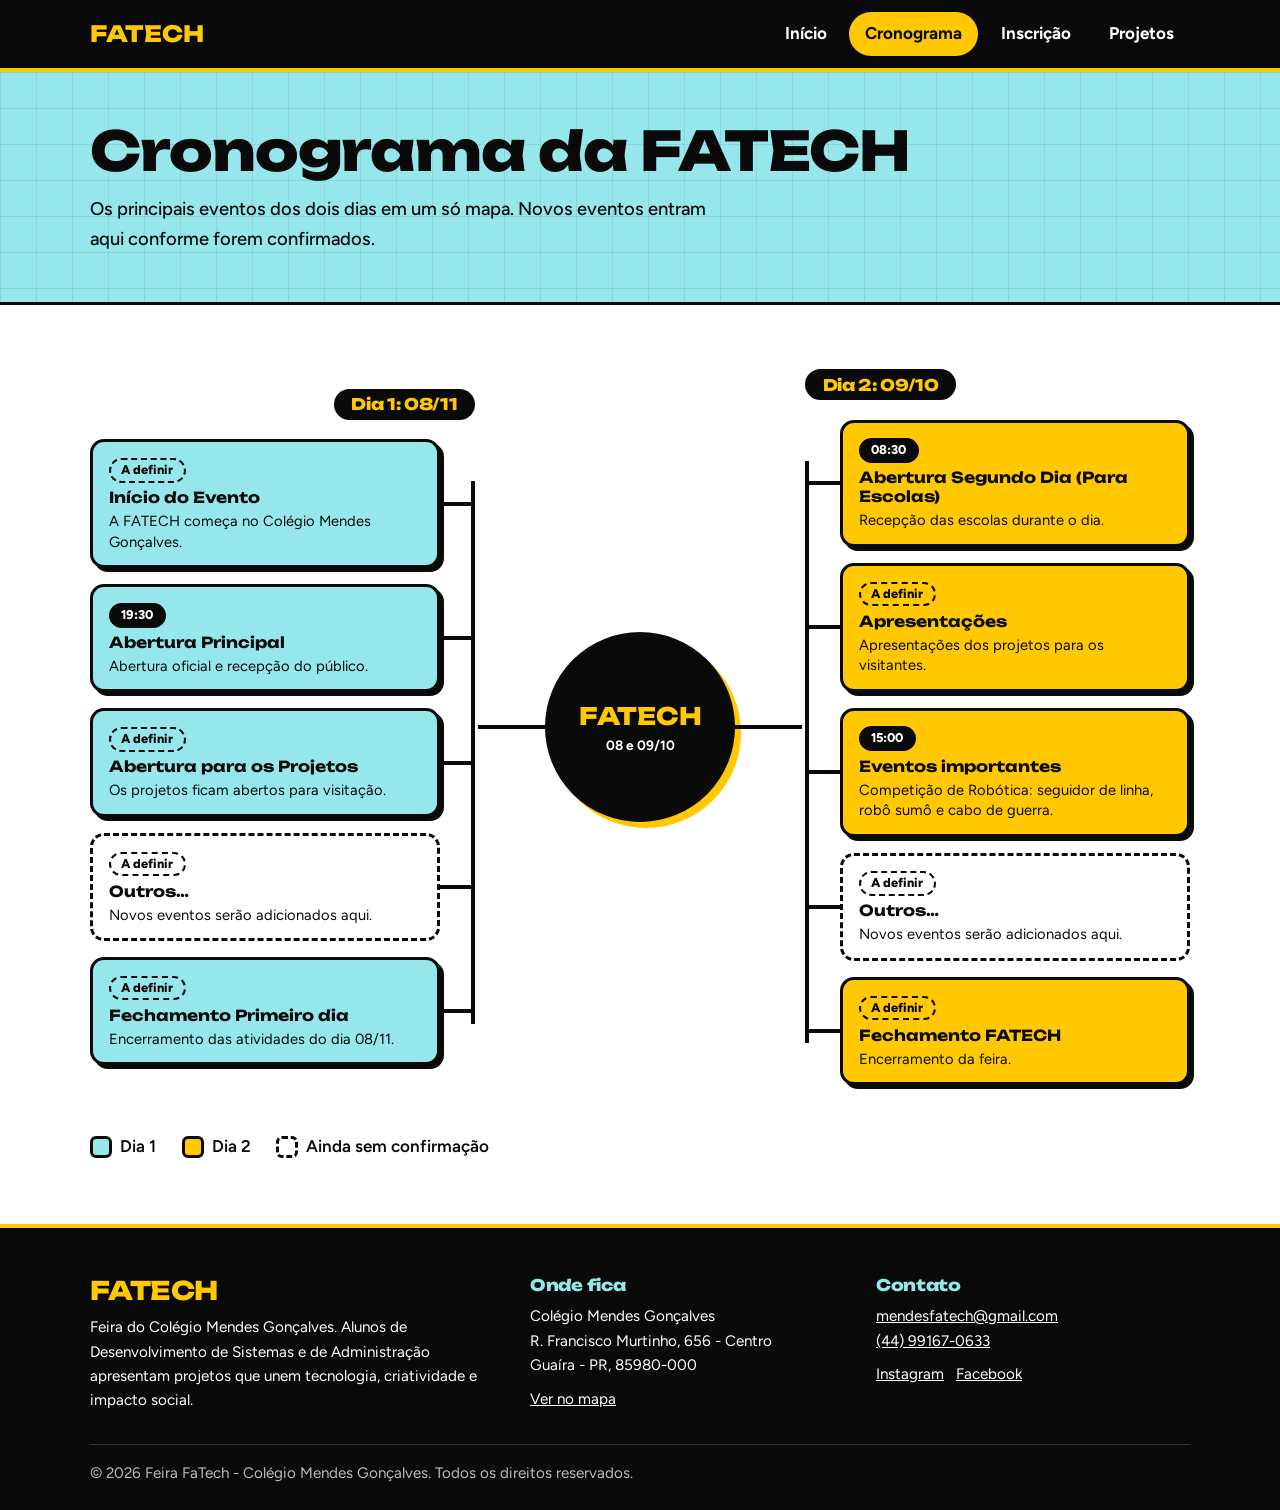
==== cronograma.html @ 77bffffa "Add files via upload" ====
<!DOCTYPE html>
<html lang="pt-BR">
<head>
  <meta charset="UTF-8">
  <meta name="viewport" content="width=device-width, initial-scale=1">
  <title>Cronograma | FATECH</title>
  <meta name="description" content="Mapa com os principais eventos da FATECH nos dias 06 e 07 de novembro.">
  <link rel="icon" href="data:image/svg+xml,<svg xmlns=%22http://www.w3.org/2000/svg%22 viewBox=%220 0 100 100%22><text y=%22.9em%22 font-size=%2290%22>🤖</text></svg>">
  <link rel="preconnect" href="https://fonts.googleapis.com">
  <link rel="preconnect" href="https://fonts.gstatic.com" crossorigin>
  <link href="https://fonts.googleapis.com/css2?family=Figtree:wght@400;500;700;800&family=Unbounded:wght@500;700;800&display=swap" rel="stylesheet">
  <link rel="stylesheet" href="css/style.css">
</head>
<body>
  <a class="pular" href="#conteudo">Pular para o conteúdo</a>

  <header class="site-header">
    <div class="container header-inner">
      <a class="logo" href="index.html">
        <img src="https://fatechmendes.com/assets/img/navbar-logo.png" alt="FATECH" onerror="this.replaceWith(document.createTextNode('FATECH'))">
      </a>
      <button class="menu-btn" type="button" aria-expanded="false" aria-controls="menu">Menu</button>
      <nav class="nav" id="menu" aria-label="Principal">
        <ul>
          <li><a href="index.html">Início</a></li>
          <li><a href="cronograma.html" aria-current="page">Cronograma</a></li>
          <li><a href="inscricao.html">Inscrição</a></li>
          <li><a href="projetos.html">Projetos</a></li>
        </ul>
      </nav>
    </div>
  </header>

  <main id="conteudo">
    <section class="pagina-topo">
      <div class="container">
        <h1>Cronograma da FATECH</h1>
        <p>Os principais eventos dos dois dias em um só mapa. Novos eventos entram aqui conforme forem confirmados.</p>
      </div>
    </section>

    <section class="secao">
      <div class="container">

        <!--
          COMO ADICIONAR UM EVENTO:
          copie um bloco <li class="no"> ... </li> dentro do dia certo e troque os textos.
          Use class="no pendente" para eventos ainda sem confirmação (borda tracejada).
        -->
        <div class="mapa">

          <div class="ramo ramo-esq">
            <h2 class="dia">Dia 1: 08/11</h2>
            <ul class="nos">
              <li class="no">
                <span class="hora hora-vazia">A definir</span>
                <strong>Início do Evento</strong>
                <p>A FATECH começa no Colégio Mendes Gonçalves.</p>
              </li>
              <li class="no">
                <span class="hora">19:30</span>
                <strong>Abertura Principal</strong>
                <p>Abertura oficial e recepção do público.</p>
              </li>
              <li class="no">
                <span class="hora hora-vazia">A definir</span>
                <strong>Abertura para os Projetos</strong>
                <p>Os projetos ficam abertos para visitação.</p>
              </li>
              <li class="no pendente">
                <span class="hora hora-vazia">A definir</span>
                <strong>Outros…</strong>
                <p>Novos eventos serão adicionados aqui.</p>
              </li>
              <li class="no">
                <span class="hora hora-vazia">A definir</span>
                <strong>Fechamento Primeiro dia</strong>
                <p>Encerramento das atividades do dia 08/11.</p>
              </li>
            </ul>
          </div>

          <div class="mapa-centro">
            FATECH
            <small>08 e 09/10</small>
          </div>

          <div class="ramo ramo-dir">
            <h2 class="dia">Dia 2: 09/10</h2>
            <ul class="nos">
              <li class="no">
                <span class="hora">08:30</span>
                <strong>Abertura Segundo Dia (Para Escolas)</strong>
                <p>Recepção das escolas durante o dia.</p>
              </li>
              <li class="no">
                <span class="hora hora-vazia">A definir</span>
                <strong>Apresentações</strong>
                <p>Apresentações dos projetos para os visitantes.</p>
              </li>
              <li class="no">
                <span class="hora">15:00</span>
                <strong>Eventos importantes</strong>
                <p>Competição de Robótica: seguidor de linha, robô sumô e cabo de guerra.</p>
              </li>
              <li class="no pendente">
                <span class="hora hora-vazia">A definir</span>
                <strong>Outros…</strong>
                <p>Novos eventos serão adicionados aqui.</p>
              </li>
              <li class="no">
                <span class="hora hora-vazia">A definir</span>
                <strong>Fechamento FATECH</strong>
                <p>Encerramento da feira.</p>
              </li>
            </ul>
          </div>

        </div>

        <div class="legenda">
          <span><i></i> Dia 1</span>
          <span><i class="l-dia2"></i> Dia 2</span>
          <span><i class="l-pend"></i> Ainda sem confirmação</span>
        </div>
      </div>
    </section>
  </main>

  <footer class="site-footer">
    <div class="container footer-grid">
      <div>
        <h2>FATECH</h2>
        <p>Feira do Colégio Mendes Gonçalves. Alunos de Desenvolvimento de Sistemas e de Administração apresentam projetos que unem tecnologia, criatividade e impacto social.</p>
      </div>
      <div>
        <h3>Onde fica</h3>
        <p>Colégio Mendes Gonçalves<br>R. Francisco Murtinho, 656 - Centro<br>Guaíra - PR, 85980-000</p>
        <p><a href="https://www.google.com/maps/search/?api=1&query=Col%C3%A9gio+Mendes+Gon%C3%A7alves+Gua%C3%ADra+PR" target="_blank" rel="noopener">Ver no mapa</a></p>
      </div>
      <div>
        <h3>Contato</h3>
        <p><a href="mailto:mendesfatech@gmail.com">mendesfatech@gmail.com</a><br><a href="tel:+5544991670633">(44) 99167-0633</a></p>
        <p><a href="https://www.instagram.com/fatechmendes/" target="_blank" rel="noopener">Instagram</a> &nbsp; <a href="https://www.facebook.com/mendes.goncalves.520/" target="_blank" rel="noopener">Facebook</a></p>
      </div>
    </div>
    <div class="container">
      <p class="copy">&copy; <span id="ano">2026</span> Feira FaTech - Colégio Mendes Gonçalves. Todos os direitos reservados.</p>
    </div>
  </footer>

  <script src="js/dados.js"></script>
  <script src="js/script.js"></script>
</body>
</html>
---- css/style.css ----
/* =========================================================
   FATECH - style.css
   Cores do projeto: ciano #96E7EB, preto #0A0A0A, laranja #FFC800
   ========================================================= */

:root {
  --ciano: #96E7EB;
  --preto: #0A0A0A;
  --laranja: #FFC800;
  --branco: #FFFFFF;
  --ciano-claro: #E6F9FA;
  --borda: 3px solid var(--preto);
  --sombra: 6px 6px 0 var(--preto);
  --fonte-titulo: 'Unbounded', 'Arial Black', system-ui, sans-serif;
  --fonte-texto: 'Figtree', system-ui, -apple-system, 'Segoe UI', sans-serif;
}

/* ---------- Base ---------- */
*, *::before, *::after { box-sizing: border-box; }
body, h1, h2, h3, p, ul, dl, dd { margin: 0; }
ul { padding: 0; }
html { scroll-behavior: smooth; }

body {
  font-family: var(--fonte-texto);
  font-size: 1.0625rem;
  line-height: 1.6;
  color: var(--preto);
  background: var(--branco);
}

img { max-width: 100%; display: block; }
a { color: inherit; }
[hidden] { display: none !important; }

h1, h2, h3 {
  font-family: var(--fonte-titulo);
  font-weight: 800;
  line-height: 1.15;
  letter-spacing: -0.02em;
}
h1 { font-size: clamp(2rem, 4.6vw, 3.4rem); }
h2 { font-size: clamp(1.5rem, 3.4vw, 2.2rem); }
h3 { font-size: 1.15rem; }

:focus-visible { outline: 3px solid var(--preto); outline-offset: 3px; }

.container { width: min(1100px, 92%); margin-inline: auto; }
.container-estreito { width: min(760px, 92%); margin-inline: auto; }

.secao { padding: 4rem 0; }
.secao-tint {
  background: var(--ciano-claro);
  border-block: var(--borda);
}
.secao-titulo { margin-bottom: 2rem; }
.secao-titulo p { margin-top: .6rem; max-width: 55ch; }

.pular {
  position: absolute;
  left: -999px;
  top: 0;
  background: var(--laranja);
  padding: .6rem 1rem;
  font-weight: 800;
  z-index: 100;
}
.pular:focus { left: 0; }

/* ---------- Botões ---------- */
.btn {
  display: inline-block;
  font-family: var(--fonte-titulo);
  font-weight: 700;
  font-size: .95rem;
  padding: .9rem 1.6rem;
  background: var(--laranja);
  color: var(--preto);
  border: var(--borda);
  border-radius: 14px;
  box-shadow: 5px 5px 0 var(--preto);
  text-decoration: none;
  cursor: pointer;
  transition: transform .1s, box-shadow .1s;
}
.btn:hover { transform: translate(2px, 2px); box-shadow: 3px 3px 0 var(--preto); }
.btn:active { transform: translate(5px, 5px); box-shadow: 0 0 0 var(--preto); }
.btn-ciano { background: var(--ciano); }
.btn-branco { background: var(--branco); }
.btn-pequeno { padding: .6rem 1.1rem; font-size: .85rem; box-shadow: 3px 3px 0 var(--preto); }

/* ---------- Cabeçalho ---------- */
.site-header {
  background: var(--preto);
  border-bottom: 4px solid var(--laranja);
  position: sticky;
  top: 0;
  z-index: 50;
}
.site-header :focus-visible { outline-color: var(--laranja); }

.header-inner {
  display: flex;
  align-items: center;
  justify-content: space-between;
  gap: 1rem;
  min-height: 68px;
}
.logo {
  display: flex;
  align-items: center;
  font-family: var(--fonte-titulo);
  font-weight: 800;
  font-size: 1.4rem;
  color: var(--laranja);
  text-decoration: none;
}
.logo img { height: 40px; width: auto; }

.nav ul { list-style: none; display: flex; gap: .4rem; }
.nav a {
  display: block;
  padding: .5rem 1rem;
  color: var(--branco);
  font-weight: 700;
  text-decoration: none;
  border-radius: 999px;
}
.nav a:hover { background: var(--ciano); color: var(--preto); }
.nav a[aria-current="page"] { background: var(--laranja); color: var(--preto); }

.menu-btn {
  display: none;
  font: inherit;
  font-weight: 700;
  color: var(--branco);
  background: transparent;
  border: 2px solid var(--laranja);
  border-radius: 10px;
  padding: .4rem 1rem;
  cursor: pointer;
}

@media (max-width: 760px) {
  .menu-btn { display: block; }
  .nav {
    display: none;
    position: absolute;
    top: calc(100% + 4px);
    left: 0;
    right: 0;
    background: var(--preto);
    padding: .5rem 4% 1rem;
    border-bottom: 4px solid var(--laranja);
  }
  .nav.open { display: block; }
  .nav ul { flex-direction: column; }
}

/* ---------- Topo das páginas (fundo ciano quadriculado) ---------- */
.hero,
.pagina-topo {
  background-color: var(--ciano);
  background-image:
    linear-gradient(rgba(10, 10, 10, .08) 1px, transparent 1px),
    linear-gradient(90deg, rgba(10, 10, 10, .08) 1px, transparent 1px);
  background-size: 36px 36px;
  border-bottom: var(--borda);
}
.pagina-topo { padding: 3rem 0; }
.pagina-topo p { font-size: 1.15rem; font-weight: 500; max-width: 52ch; margin-top: .8rem; }

/* ---------- Página inicial: hero ---------- */
.hero { padding: 4rem 0 4.5rem; }
.hero-grid {
  display: grid;
  grid-template-columns: 1.1fr .9fr;
  gap: 3rem;
  align-items: center;
}
.hero .lead {
  font-size: 1.25rem;
  font-weight: 500;
  max-width: 32ch;
  margin: 1.2rem 0 1.8rem;
}
.data-selo {
  display: inline-block;
  background: var(--laranja);
  border: var(--borda);
  border-radius: 12px;
  padding: .5rem 1.1rem;
  font-family: var(--fonte-titulo);
  font-weight: 800;
  font-size: 1.15rem;
  transform: rotate(-2deg);
  box-shadow: 4px 4px 0 var(--preto);
}

.painel-contagem {
  background: var(--branco);
  border: var(--borda);
  border-radius: 22px;
  box-shadow: 8px 8px 0 var(--preto);
  padding: 1.5rem;
  text-align: center;
}
.painel-contagem > p { font-weight: 700; margin-bottom: 1rem; }

.contagem {
  display: grid;
  grid-template-columns: repeat(4, 1fr);
  gap: .6rem;
  margin-bottom: 1.6rem;
}
.tile { background: var(--preto); border-radius: 12px; padding: .8rem .2rem; }
.tile .num {
  display: block;
  font-family: var(--fonte-titulo);
  font-weight: 800;
  font-size: clamp(1.4rem, 3.6vw, 2rem);
  line-height: 1.1;
  color: var(--laranja);
  font-variant-numeric: tabular-nums;
}
.tile .rot { display: block; color: var(--ciano); font-size: .8rem; font-weight: 700; }

@media (max-width: 860px) {
  .hero-grid { grid-template-columns: 1fr; }
}

/* ---------- Introdução ---------- */
.intro-grid {
  display: grid;
  grid-template-columns: 1.2fr .8fr;
  gap: 3rem;
  align-items: start;
}
.intro-grid h2 { margin-bottom: 1.2rem; }
.intro-grid p + p { margin-top: 1rem; }

.horarios {
  background: var(--laranja);
  border: var(--borda);
  border-radius: 20px;
  box-shadow: var(--sombra);
  padding: 1.5rem;
}
.horarios h3 { margin-bottom: 1rem; }
.horarios dl { display: grid; grid-template-columns: auto 1fr; gap: .6rem 1rem; }
.horarios dt { font-weight: 800; }
.horarios ul { padding-left: 1.2rem; margin-top: .3rem; }
.horarios .local { margin-top: 1.2rem; padding-top: 1rem; border-top: 2px solid var(--preto); font-size: .95rem; }

@media (max-width: 860px) {
  .intro-grid { grid-template-columns: 1fr; gap: 2rem; }
}

/* ---------- Imagem / placeholder de projeto ---------- */
.proj-img { width: 100%; height: 100%; object-fit: cover; }
.proj-img-vazia {
  background: var(--preto);
  color: var(--laranja);
  display: flex;
  align-items: center;
  justify-content: center;
  text-align: center;
  padding: 1rem;
  font-family: var(--fonte-titulo);
  font-weight: 700;
  font-size: 1rem;
}
.tema {
  display: inline-block;
  background: var(--laranja);
  border: 2px solid var(--preto);
  border-radius: 999px;
  padding: .15rem .9rem;
  font-weight: 800;
  font-size: .9rem;
}

/* ---------- Carrossel ---------- */
.carrossel {
  background: var(--branco);
  border: var(--borda);
  border-radius: 20px;
  box-shadow: 8px 8px 0 var(--preto);
  overflow: hidden;
}
.carrossel-janela { overflow: hidden; }
.pista { display: flex; transition: transform .5s ease; }

.slide { min-width: 100%; display: grid; grid-template-columns: 1fr 1fr; }
.slide .proj-img { border-right: var(--borda); min-height: 280px; }
.slide-info {
  padding: 2rem;
  display: flex;
  flex-direction: column;
  align-items: flex-start;
  justify-content: center;
  gap: .8rem;
}

.carrossel-controles {
  display: flex;
  align-items: center;
  justify-content: space-between;
  gap: 1rem;
  padding: .8rem 1rem;
  background: var(--laranja);
  border-top: var(--borda);
}
.seta {
  width: 44px;
  height: 44px;
  border-radius: 50%;
  border: var(--borda);
  background: var(--branco);
  font-size: 1.4rem;
  font-weight: 800;
  line-height: 1;
  cursor: pointer;
}
.seta:hover { background: var(--ciano); }
.pontos { display: flex; gap: .6rem; }
.ponto {
  width: 18px;
  height: 18px;
  padding: 0;
  border-radius: 50%;
  border: 3px solid var(--preto);
  background: var(--branco);
  cursor: pointer;
}
.ponto[aria-current="true"] { background: var(--preto); }

@media (max-width: 760px) {
  .slide { grid-template-columns: 1fr; }
  .slide .proj-img { border-right: 0; border-bottom: var(--borda); min-height: 200px; }
  .slide-info { padding: 1.4rem; }
}

/* ---------- Alunos responsáveis ---------- */
.grade-alunos {
  display: grid;
  grid-template-columns: repeat(auto-fit, minmax(230px, 1fr));
  gap: 1.5rem;
}
.aluno {
  background: var(--branco);
  border: var(--borda);
  border-radius: 20px;
  box-shadow: var(--sombra);
  padding: 1.5rem;
}
.avatar {
  width: 64px;
  height: 64px;
  border-radius: 50%;
  background: var(--ciano);
  border: var(--borda);
  display: flex;
  align-items: center;
  justify-content: center;
  font-family: var(--fonte-titulo);
  font-weight: 800;
  margin-bottom: 1rem;
}
.aluno h3 { font-size: 1rem; margin-bottom: .5rem; }
.aluno p { font-size: .95rem; }
.aluno-prof { background: var(--preto); color: var(--branco); }
.aluno-prof .avatar { background: var(--laranja); color: var(--preto); }
.aluno-prof .cargo { color: var(--laranja); font-weight: 800; }

/* ---------- Cronograma: mapa mental ---------- */
.mapa {
  display: grid;
  grid-template-columns: 1fr auto 1fr;
  gap: 70px;
  align-items: center;
}
.mapa-centro {
  position: relative;
  width: 190px;
  height: 190px;
  border-radius: 50%;
  background: var(--preto);
  color: var(--laranja);
  border: var(--borda);
  box-shadow: 6px 6px 0 var(--laranja);
  display: flex;
  flex-direction: column;
  align-items: center;
  justify-content: center;
  text-align: center;
  font-family: var(--fonte-titulo);
  font-weight: 800;
  font-size: 1.5rem;
}
.mapa-centro small {
  font-family: var(--fonte-texto);
  font-size: .85rem;
  font-weight: 700;
  color: var(--branco);
}
.mapa-centro::before,
.mapa-centro::after {
  content: "";
  position: absolute;
  top: 50%;
  width: 70px;
  height: 4px;
  background: var(--preto);
  transform: translateY(-50%);
}
.mapa-centro::before { right: 100%; }
.mapa-centro::after { left: 100%; }

.dia {
  display: block;
  width: fit-content;
  background: var(--preto);
  color: var(--laranja);
  border-radius: 999px;
  padding: .4rem 1.1rem;
  font-size: 1rem;
  margin-bottom: 1.2rem;
}
.ramo-esq .dia { margin-left: auto; }

.nos {
  list-style: none;
  position: relative;
  display: flex;
  flex-direction: column;
  gap: 1rem;
}
.nos::before {
  content: "";
  position: absolute;
  top: 2.6rem;
  bottom: 2.6rem;
  width: 4px;
  background: var(--preto);
}
.ramo-esq .nos { padding-right: 35px; }
.ramo-esq .nos::before { right: 0; }
.ramo-dir .nos { padding-left: 35px; }
.ramo-dir .nos::before { left: 0; }

.no {
  position: relative;
  min-height: 5.2rem;
  padding: .8rem 1rem;
  background: var(--ciano);
  border: var(--borda);
  border-radius: 14px;
  box-shadow: 4px 4px 0 var(--preto);
}
.ramo-dir .no { background: var(--laranja); }
.no::after {
  content: "";
  position: absolute;
  top: 50%;
  width: 35px;
  height: 4px;
  background: var(--preto);
  transform: translateY(-50%);
}
.ramo-esq .no::after { left: 100%; }
.ramo-dir .no::after { right: 100%; }

.no strong { display: block; font-family: var(--fonte-titulo); font-size: .95rem; line-height: 1.25; }
.no p { font-size: .92rem; line-height: 1.4; margin-top: .25rem; }
.hora {
  display: inline-block;
  background: var(--preto);
  color: var(--branco);
  border: 2px solid var(--preto);
  border-radius: 999px;
  padding: 0 .65rem;
  margin-bottom: .35rem;
  font-size: .8rem;
  font-weight: 800;
}
.hora-vazia { background: transparent; color: var(--preto); border-style: dashed; }
.no.pendente { background: var(--branco); border-style: dashed; box-shadow: none; }

.legenda { display: flex; flex-wrap: wrap; gap: .8rem 1.6rem; margin-top: 3rem; font-weight: 600; }
.legenda span { display: inline-flex; align-items: center; gap: .5rem; }
.legenda i {
  display: inline-block;
  width: 22px;
  height: 22px;
  border: var(--borda);
  border-radius: 6px;
  background: var(--ciano);
}
.legenda .l-dia2 { background: var(--laranja); }
.legenda .l-pend { background: var(--branco); border-style: dashed; }

@media (max-width: 820px) {
  .mapa { grid-template-columns: 1fr; gap: 2.5rem; justify-items: center; }
  .mapa-centro { order: -1; }
  .mapa-centro::before, .mapa-centro::after { display: none; }
  .ramo { width: 100%; }
  .ramo-esq .dia { margin-left: 0; }
  .ramo-esq .nos, .ramo-dir .nos { padding: 0 0 0 35px; }
  .ramo-esq .nos::before, .ramo-dir .nos::before { left: 0; right: auto; }
  .ramo-esq .no::after, .ramo-dir .no::after { left: -35px; right: auto; }
}

/* ---------- Inscrição ---------- */
.abas { display: flex; flex-wrap: wrap; gap: .8rem; margin-bottom: 1.6rem; }
.aba {
  font-family: var(--fonte-titulo);
  font-weight: 700;
  font-size: .95rem;
  padding: .8rem 1.4rem;
  background: var(--branco);
  color: var(--preto);
  border: var(--borda);
  border-radius: 14px;
  box-shadow: 4px 4px 0 var(--preto);
  cursor: pointer;
}
.aba:hover { background: var(--ciano); }
.aba[aria-pressed="true"] { background: var(--laranja); }

.painel {
  background: var(--branco);
  border: var(--borda);
  border-radius: 20px;
  box-shadow: 8px 8px 0 var(--preto);
  padding: 2rem;
}
.painel h2 { font-size: 1.4rem; margin-bottom: .6rem; }
.painel > p,
.painel form > p { margin-bottom: 1.5rem; }

.form-grid { display: grid; grid-template-columns: 1fr 1fr; gap: 1.2rem; }
.campo-largo { grid-column: 1 / -1; }
label { display: block; font-weight: 800; margin-bottom: .3rem; }
.opcional { font-weight: 500; color: #444; }

input[type="text"], input[type="file"] {
  width: 100%;
  font: inherit;
  padding: .75rem 1rem;
  background: var(--branco);
  border: var(--borda);
  border-radius: 10px;
}
input[type="text"]:focus-visible, input[type="file"]:focus-visible {
  outline: 3px solid var(--preto);
  box-shadow: 4px 4px 0 var(--laranja);
}
input:user-invalid { border-color: #B00020; }
#logo-preview {
  max-height: 110px;
  margin-top: .8rem;
  border: var(--borda);
  border-radius: 10px;
  background: var(--branco);
}
.form-acoes { margin-top: 1.8rem; display: flex; flex-wrap: wrap; gap: 1rem; }

.resumo-lista { display: grid; grid-template-columns: auto 1fr; gap: .5rem 1rem; margin: 1.2rem 0 1.6rem; }
.resumo-lista dt { font-weight: 800; }
.aviso {
  background: var(--ciano-claro);
  border: 2px dashed var(--preto);
  border-radius: 12px;
  padding: .8rem 1rem;
  font-size: .95rem;
  margin-bottom: 1.4rem;
}
.contato-prof { font-family: var(--fonte-titulo); font-weight: 800; font-size: 1.2rem; margin-bottom: 1.2rem; }
.link-regulamento { margin-top: 1.4rem; font-size: .95rem; }

@media (max-width: 640px) {
  .form-grid { grid-template-columns: 1fr; }
  .painel { padding: 1.4rem; }
}

/* ---------- Projetos ---------- */
.grade-proj {
  display: grid;
  grid-template-columns: repeat(auto-fill, minmax(290px, 1fr));
  gap: 2rem;
}
.card-proj {
  display: flex;
  flex-direction: column;
  background: var(--branco);
  border: var(--borda);
  border-radius: 20px;
  box-shadow: var(--sombra);
  overflow: hidden;
}
.card-proj .proj-img { height: auto; aspect-ratio: 16 / 10; border-bottom: var(--borda); }
.card-proj-corpo {
  display: flex;
  flex-direction: column;
  align-items: flex-start;
  gap: .6rem;
  padding: 1.2rem 1.3rem 1.5rem;
}
.card-proj h3 { font-size: 1.1rem; }
.alunos strong { display: block; }

/* ---------- Rodapé ---------- */
.site-footer {
  background: var(--preto);
  color: var(--branco);
  border-top: 4px solid var(--laranja);
  padding: 3rem 0 1.5rem;
}
.site-footer :focus-visible { outline-color: var(--laranja); }
.footer-grid { display: grid; grid-template-columns: 1.3fr 1fr 1fr; gap: 2rem; }
.site-footer h2 { font-size: 1.6rem; color: var(--laranja); margin-bottom: .6rem; }
.site-footer h3 { font-size: 1rem; color: var(--ciano); margin-bottom: .6rem; }
.site-footer p { font-size: .95rem; }
.site-footer p + p { margin-top: .6rem; }
.site-footer a { color: var(--branco); }
.site-footer a:hover { color: var(--laranja); }
.copy {
  border-top: 1px solid #333;
  margin-top: 2rem;
  padding-top: 1rem;
  font-size: .9rem;
  color: #bbb;
}
@media (max-width: 760px) {
  .footer-grid { grid-template-columns: 1fr; }
}

/* ---------- Movimento reduzido ---------- */
@media (prefers-reduced-motion: reduce) {
  * { transition: none !important; scroll-behavior: auto !important; }
}
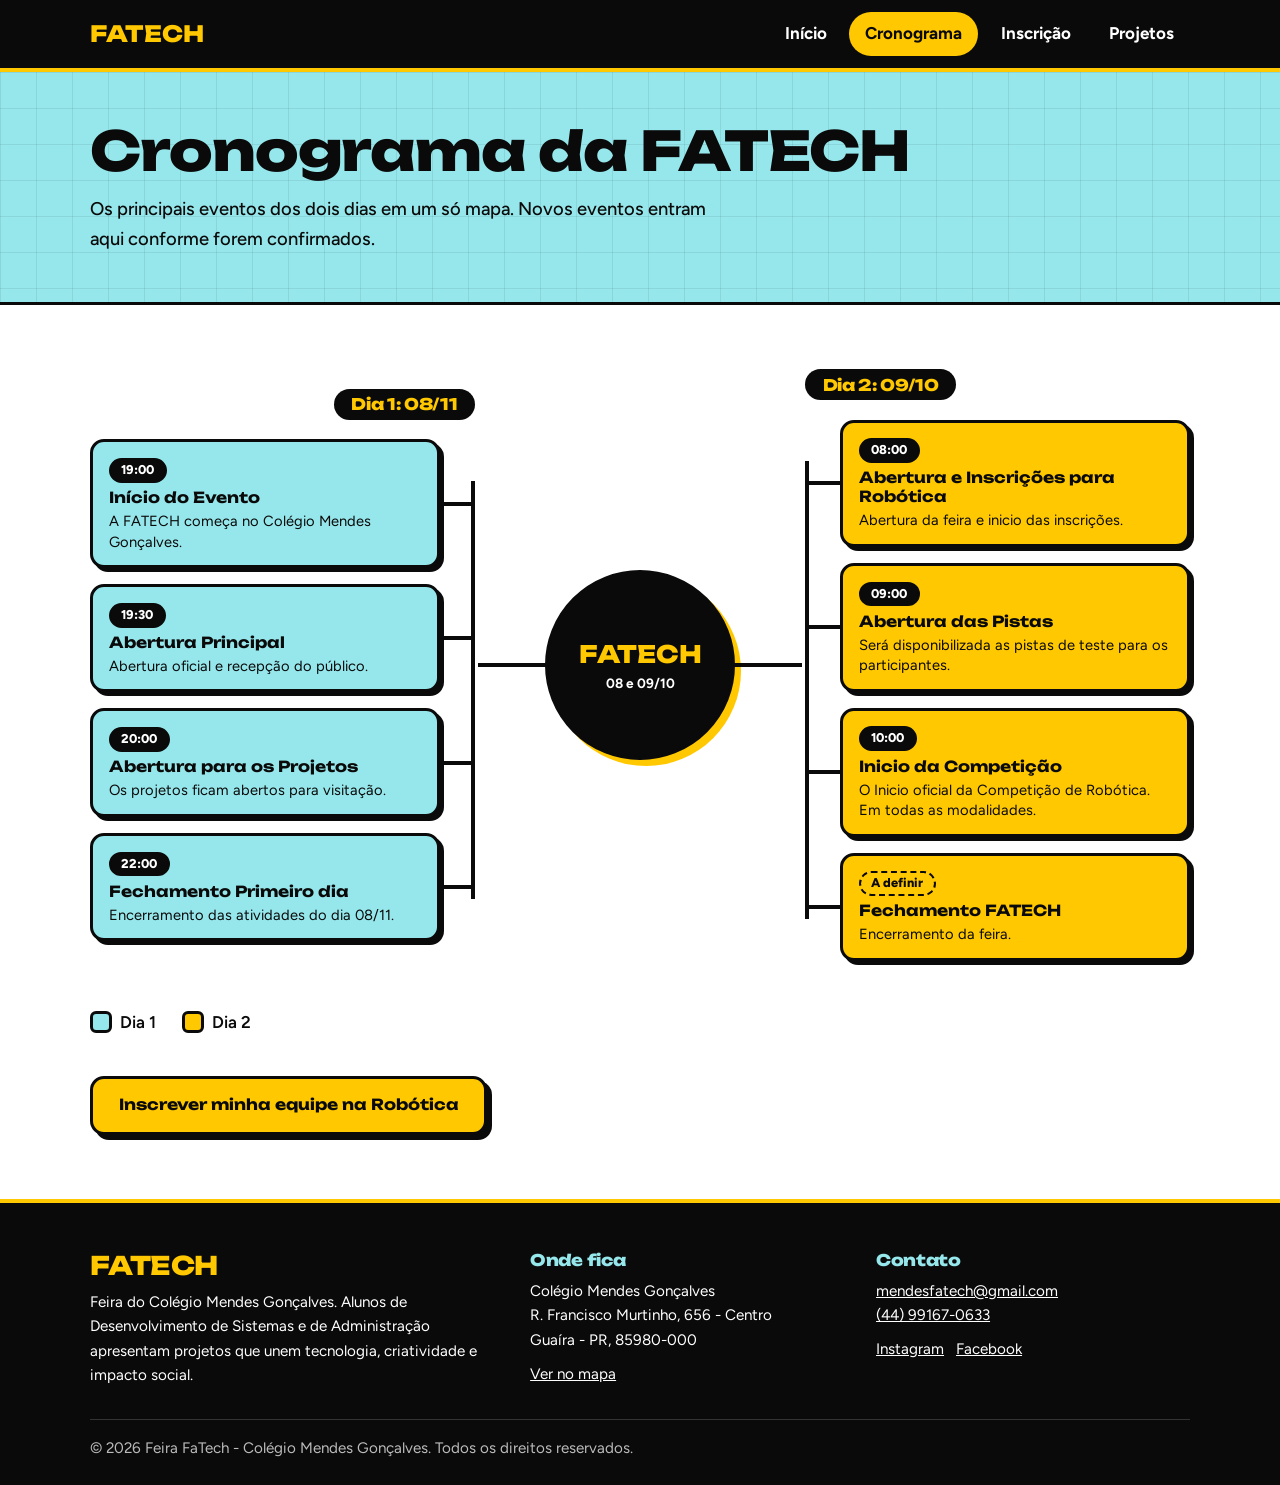
==== commit ab75a104: "Add files via upload" ====
--- a/cronograma.html
+++ b/cronograma.html
@@ -53,7 +53,7 @@
             <h2 class="dia">Dia 1: 08/11</h2>
             <ul class="nos">
               <li class="no">
-                <span class="hora hora-vazia">A definir</span>
+                <span class="hora">19:00</span>
                 <strong>Início do Evento</strong>
                 <p>A FATECH começa no Colégio Mendes Gonçalves.</p>
               </li>
@@ -63,17 +63,12 @@
                 <p>Abertura oficial e recepção do público.</p>
               </li>
               <li class="no">
-                <span class="hora hora-vazia">A definir</span>
+                <span class="hora">20:00</span>
                 <strong>Abertura para os Projetos</strong>
                 <p>Os projetos ficam abertos para visitação.</p>
               </li>
-              <li class="no pendente">
-                <span class="hora hora-vazia">A definir</span>
-                <strong>Outros…</strong>
-                <p>Novos eventos serão adicionados aqui.</p>
-              </li>
               <li class="no">
-                <span class="hora hora-vazia">A definir</span>
+                <span class="hora">22:00</span>
                 <strong>Fechamento Primeiro dia</strong>
                 <p>Encerramento das atividades do dia 08/11.</p>
               </li>
@@ -89,24 +84,19 @@
             <h2 class="dia">Dia 2: 09/10</h2>
             <ul class="nos">
               <li class="no">
-                <span class="hora">08:30</span>
-                <strong>Abertura Segundo Dia (Para Escolas)</strong>
-                <p>Recepção das escolas durante o dia.</p>
+                <span class="hora">08:00</span>
+                <strong>Abertura e Inscrições para Robótica</strong>
+                <p>Abertura da feira e inicio das inscrições.</p>
               </li>
               <li class="no">
-                <span class="hora hora-vazia">A definir</span>
-                <strong>Apresentações</strong>
-                <p>Apresentações dos projetos para os visitantes.</p>
+                <span class="hora">09:00</span>
+                <strong>Abertura das Pistas</strong>
+                <p>Será disponibilizada as pistas de teste para os participantes.</p>
               </li>
               <li class="no">
-                <span class="hora">15:00</span>
-                <strong>Eventos importantes</strong>
-                <p>Competição de Robótica: seguidor de linha, robô sumô e cabo de guerra.</p>
-              </li>
-              <li class="no pendente">
-                <span class="hora hora-vazia">A definir</span>
-                <strong>Outros…</strong>
-                <p>Novos eventos serão adicionados aqui.</p>
+                <span class="hora">10:00</span>
+                <strong>Inicio da Competição</strong>
+                <p>O Inicio oficial da Competição de Robótica. Em todas as modalidades.</p>
               </li>
               <li class="no">
                 <span class="hora hora-vazia">A definir</span>
@@ -121,8 +111,11 @@
         <div class="legenda">
           <span><i></i> Dia 1</span>
           <span><i class="l-dia2"></i> Dia 2</span>
-          <span><i class="l-pend"></i> Ainda sem confirmação</span>
         </div>
+
+        <p style="margin-top:2.5rem">
+          <a class="btn" href="inscricao.html">Inscrever minha equipe na Robótica</a>
+        </p>
       </div>
     </section>
   </main>
--- a/css/style.css
+++ b/css/style.css
@@ -539,6 +539,41 @@
 .painel > p,
 .painel form > p { margin-bottom: 1.5rem; }
 
+.lista-dados-inscricao {
+  list-style: none;
+  display: grid;
+  gap: .8rem;
+  margin: 1rem 0 1.5rem;
+  padding: 0;
+}
+.lista-dados-inscricao li {
+  position: relative;
+  background: var(--ciano-claro);
+  border: 2px solid var(--preto);
+  border-radius: 12px;
+  padding: .8rem 1rem .8rem 2.8rem;
+  box-shadow: 3px 3px 0 var(--preto);
+  font-weight: 700;
+  line-height: 1.4;
+}
+.lista-dados-inscricao li::before {
+  content: "✓";
+  position: absolute;
+  left: .8rem;
+  top: 50%;
+  transform: translateY(-50%);
+  display: inline-flex;
+  align-items: center;
+  justify-content: center;
+  width: 1.4rem;
+  height: 1.4rem;
+  border-radius: 50%;
+  background: var(--laranja);
+  border: 2px solid var(--preto);
+  font-size: .8rem;
+  font-weight: 900;
+}
+
 .form-grid { display: grid; grid-template-columns: 1fr 1fr; gap: 1.2rem; }
 .campo-largo { grid-column: 1 / -1; }
 label { display: block; font-weight: 800; margin-bottom: .3rem; }
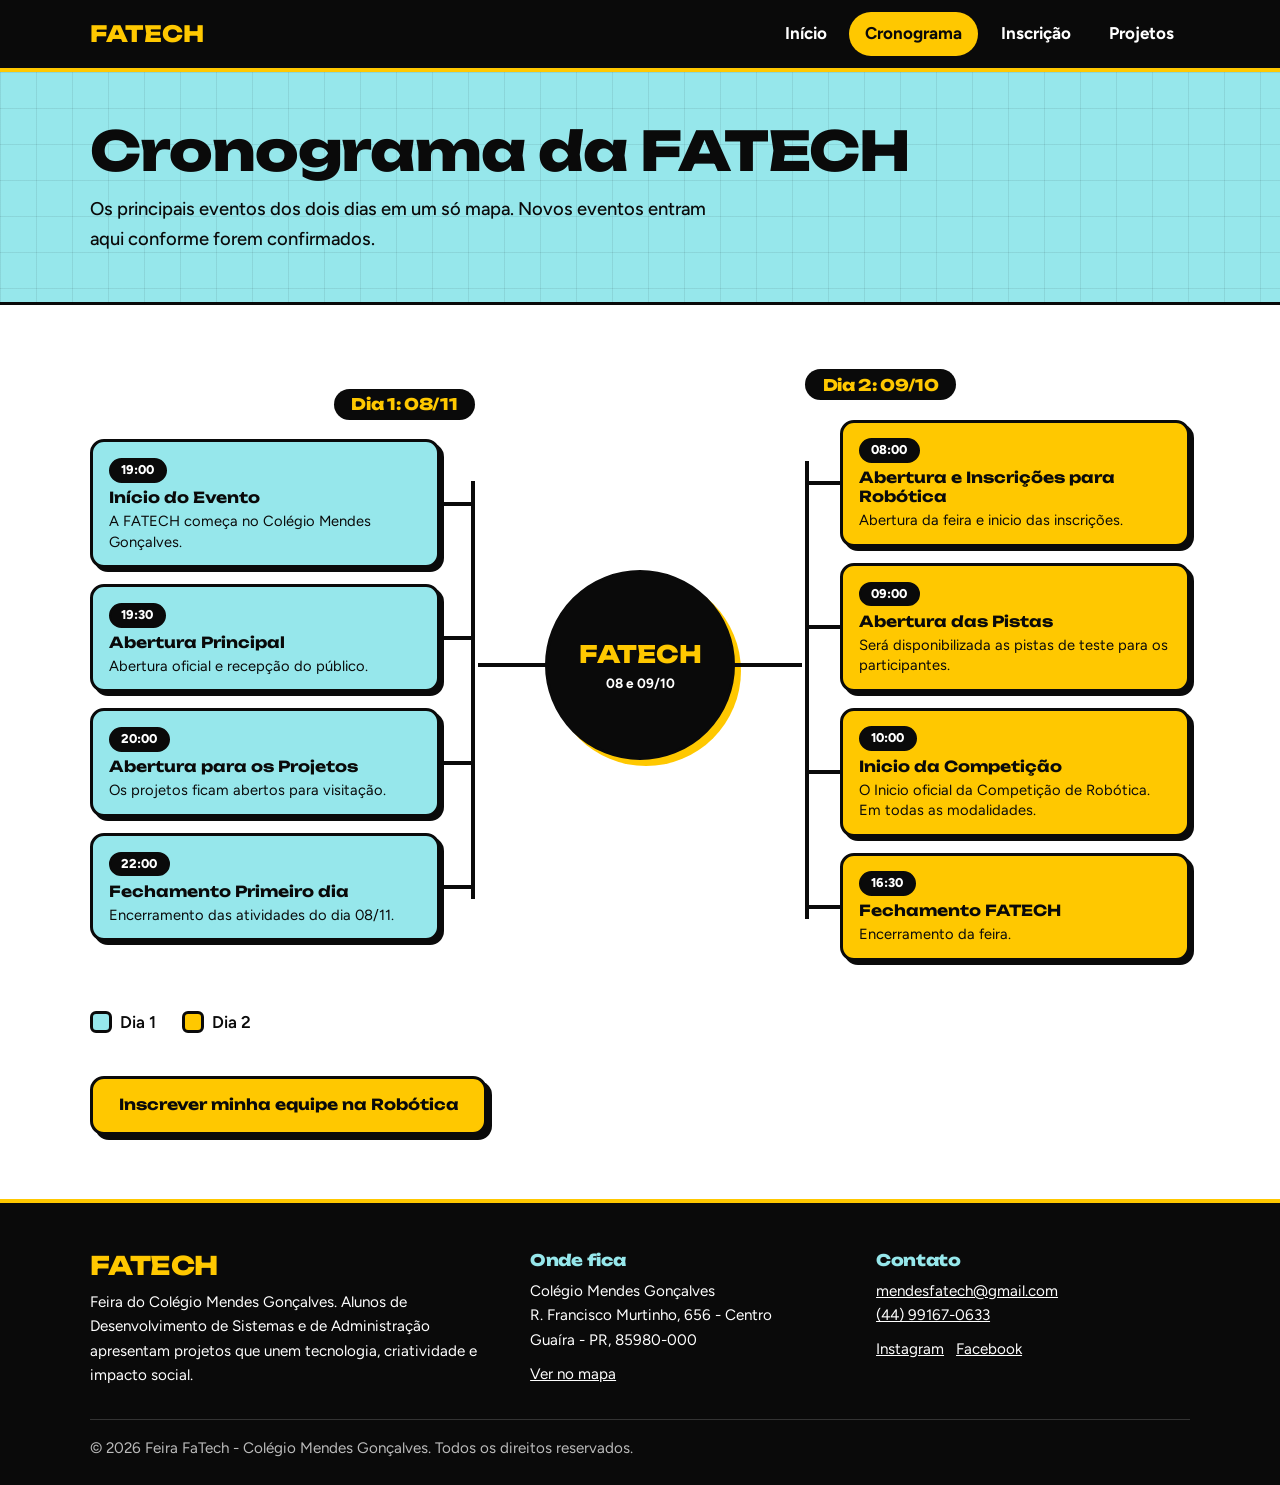
==== commit fb1e9e24: "Add files via upload" ====
--- a/cronograma.html
+++ b/cronograma.html
@@ -99,7 +99,7 @@
                 <p>O Inicio oficial da Competição de Robótica. Em todas as modalidades.</p>
               </li>
               <li class="no">
-                <span class="hora hora-vazia">A definir</span>
+                <span class="hora">16:30</span>
                 <strong>Fechamento FATECH</strong>
                 <p>Encerramento da feira.</p>
               </li>
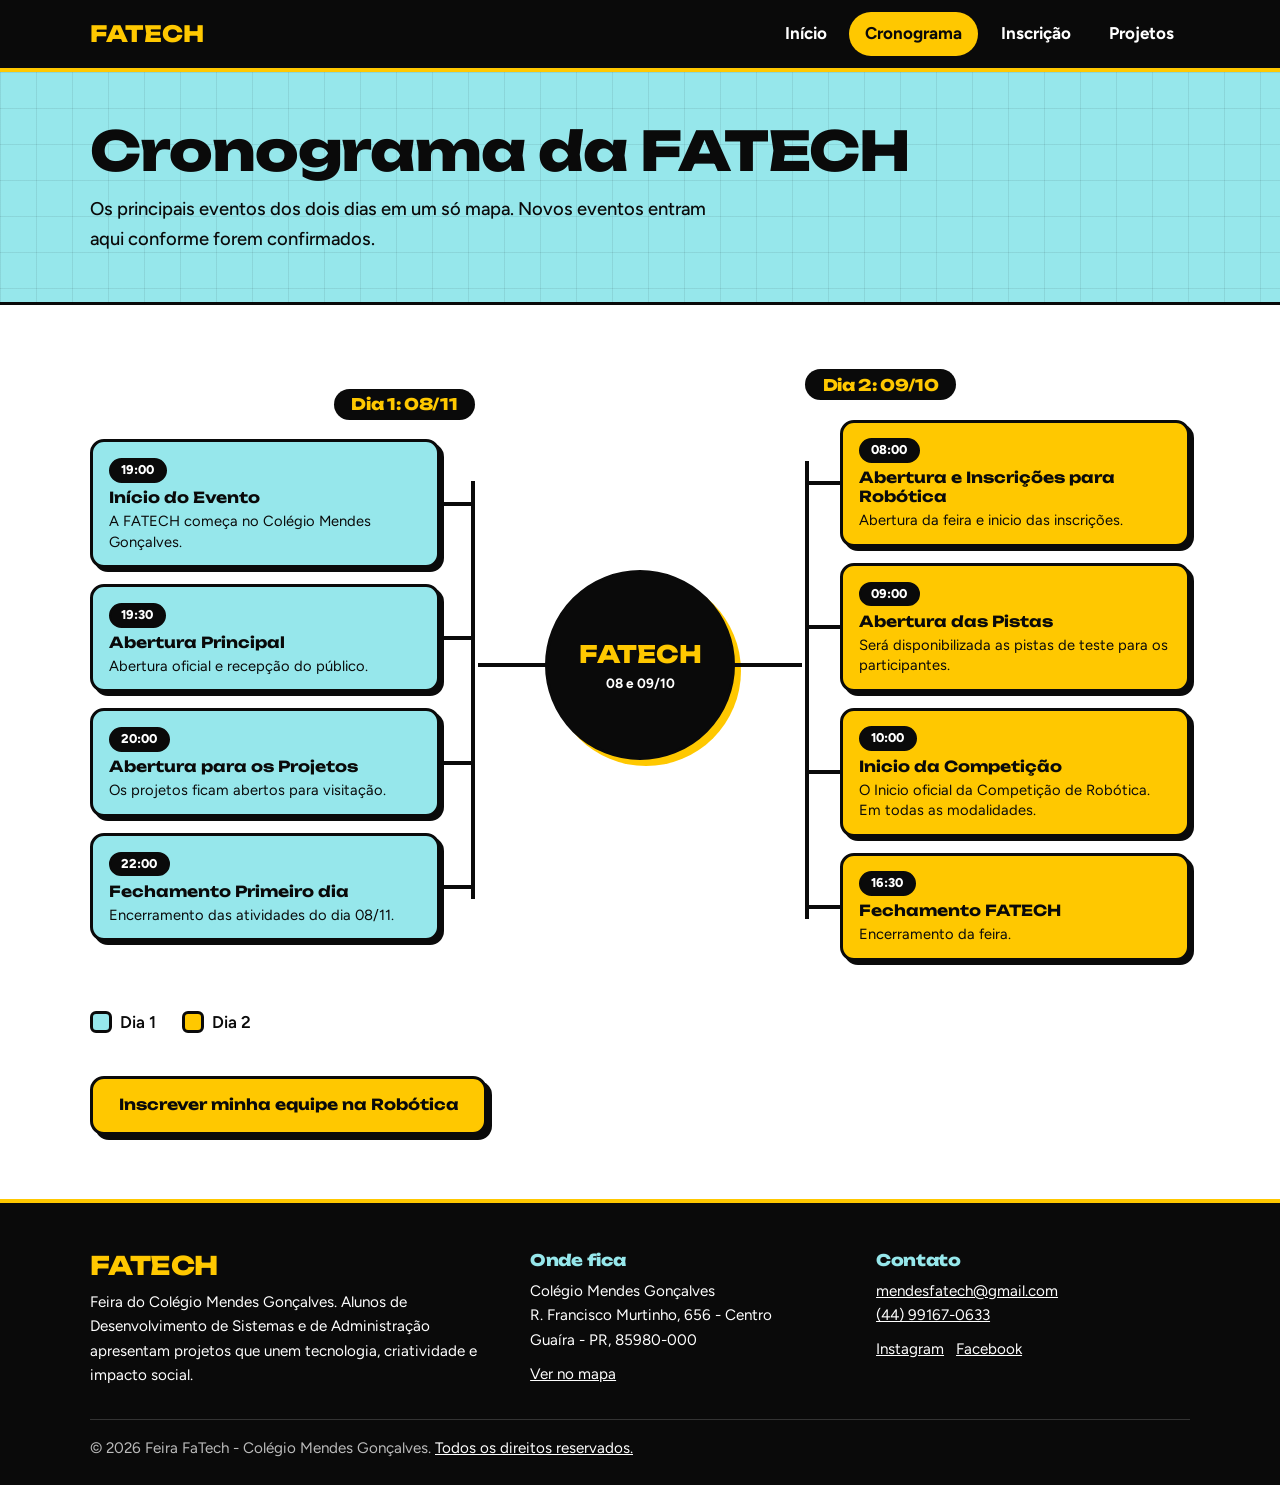
==== commit 21a8368d: "Add files via upload" ====
--- a/cronograma.html
+++ b/cronograma.html
@@ -138,7 +138,7 @@
       </div>
     </div>
     <div class="container">
-      <p class="copy">&copy; <span id="ano">2026</span> Feira FaTech - Colégio Mendes Gonçalves. Todos os direitos reservados.</p>
+      <p class="copy">&copy; <span id="ano">2026</span> Feira FaTech - Colégio Mendes Gonçalves. <a href="politicazoeiro.html">Todos os direitos reservados.</a></p>
     </div>
   </footer>
 
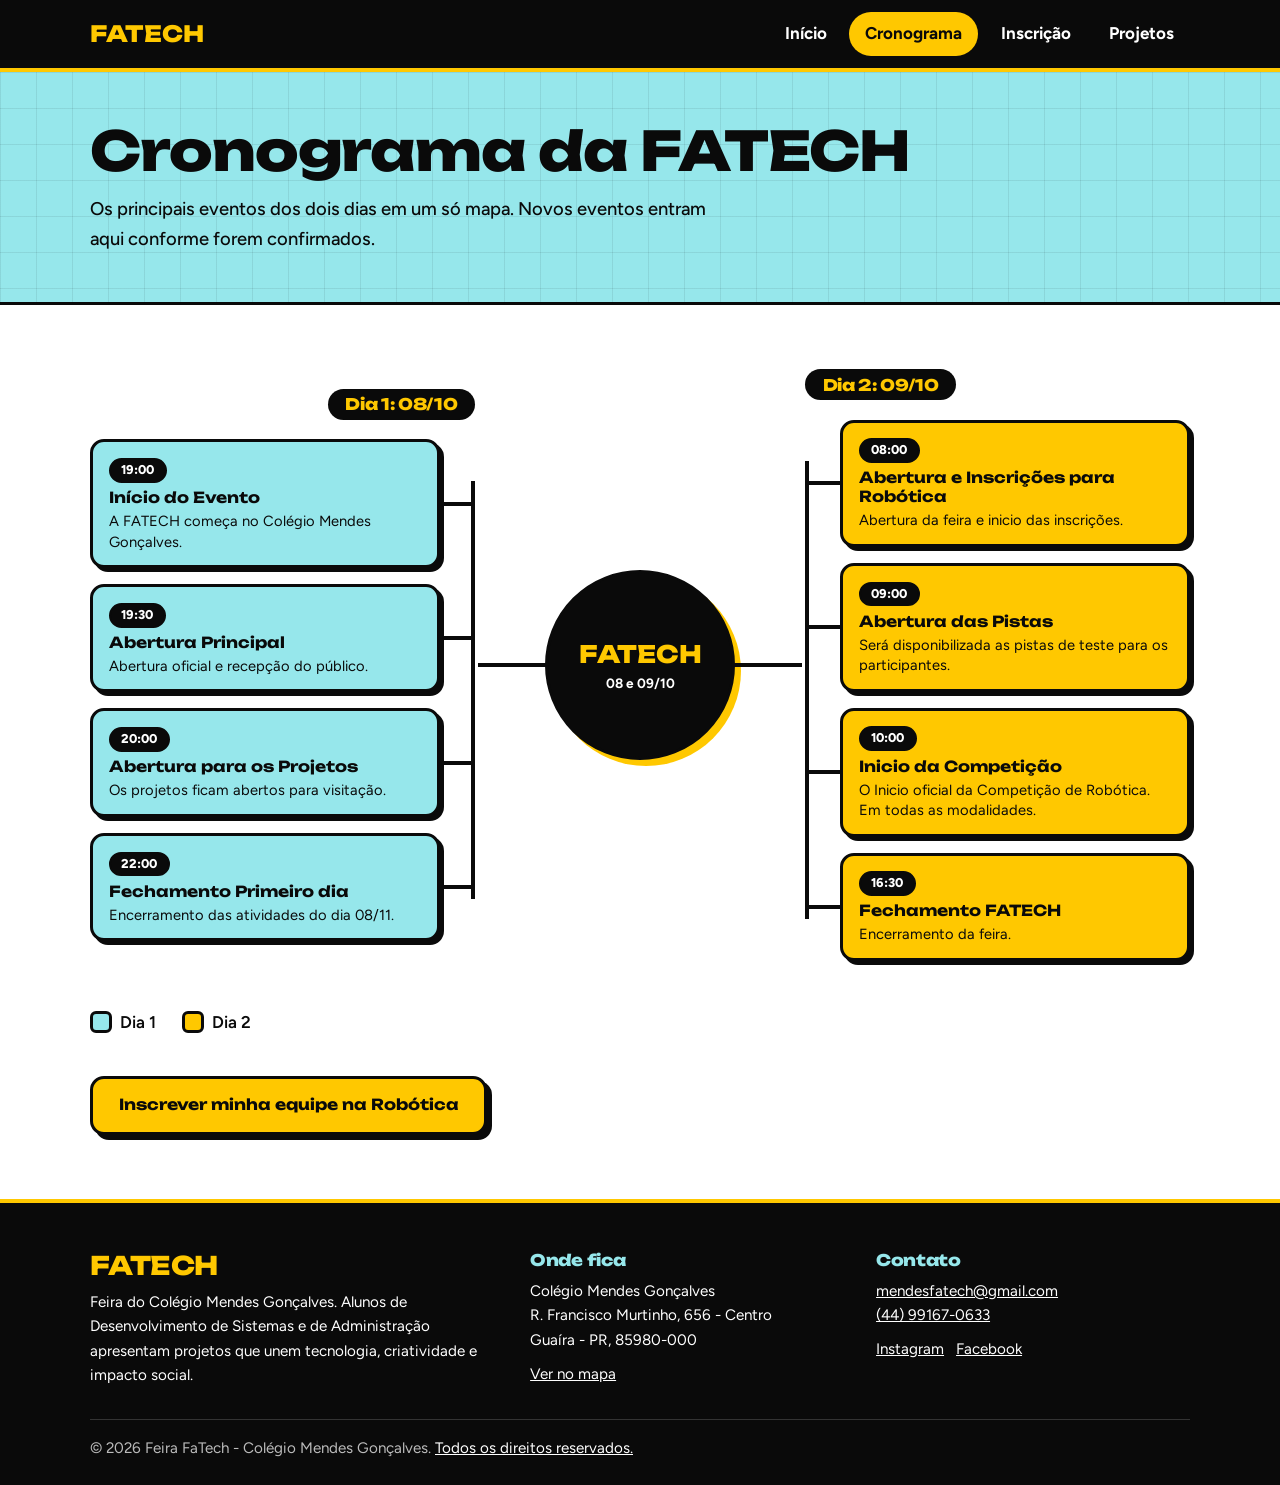
==== commit 2de55320: "Add files via upload" ====
--- a/cronograma.html
+++ b/cronograma.html
@@ -50,7 +50,7 @@
         <div class="mapa">
 
           <div class="ramo ramo-esq">
-            <h2 class="dia">Dia 1: 08/11</h2>
+            <h2 class="dia">Dia 1: 08/10</h2>
             <ul class="nos">
               <li class="no">
                 <span class="hora">19:00</span>
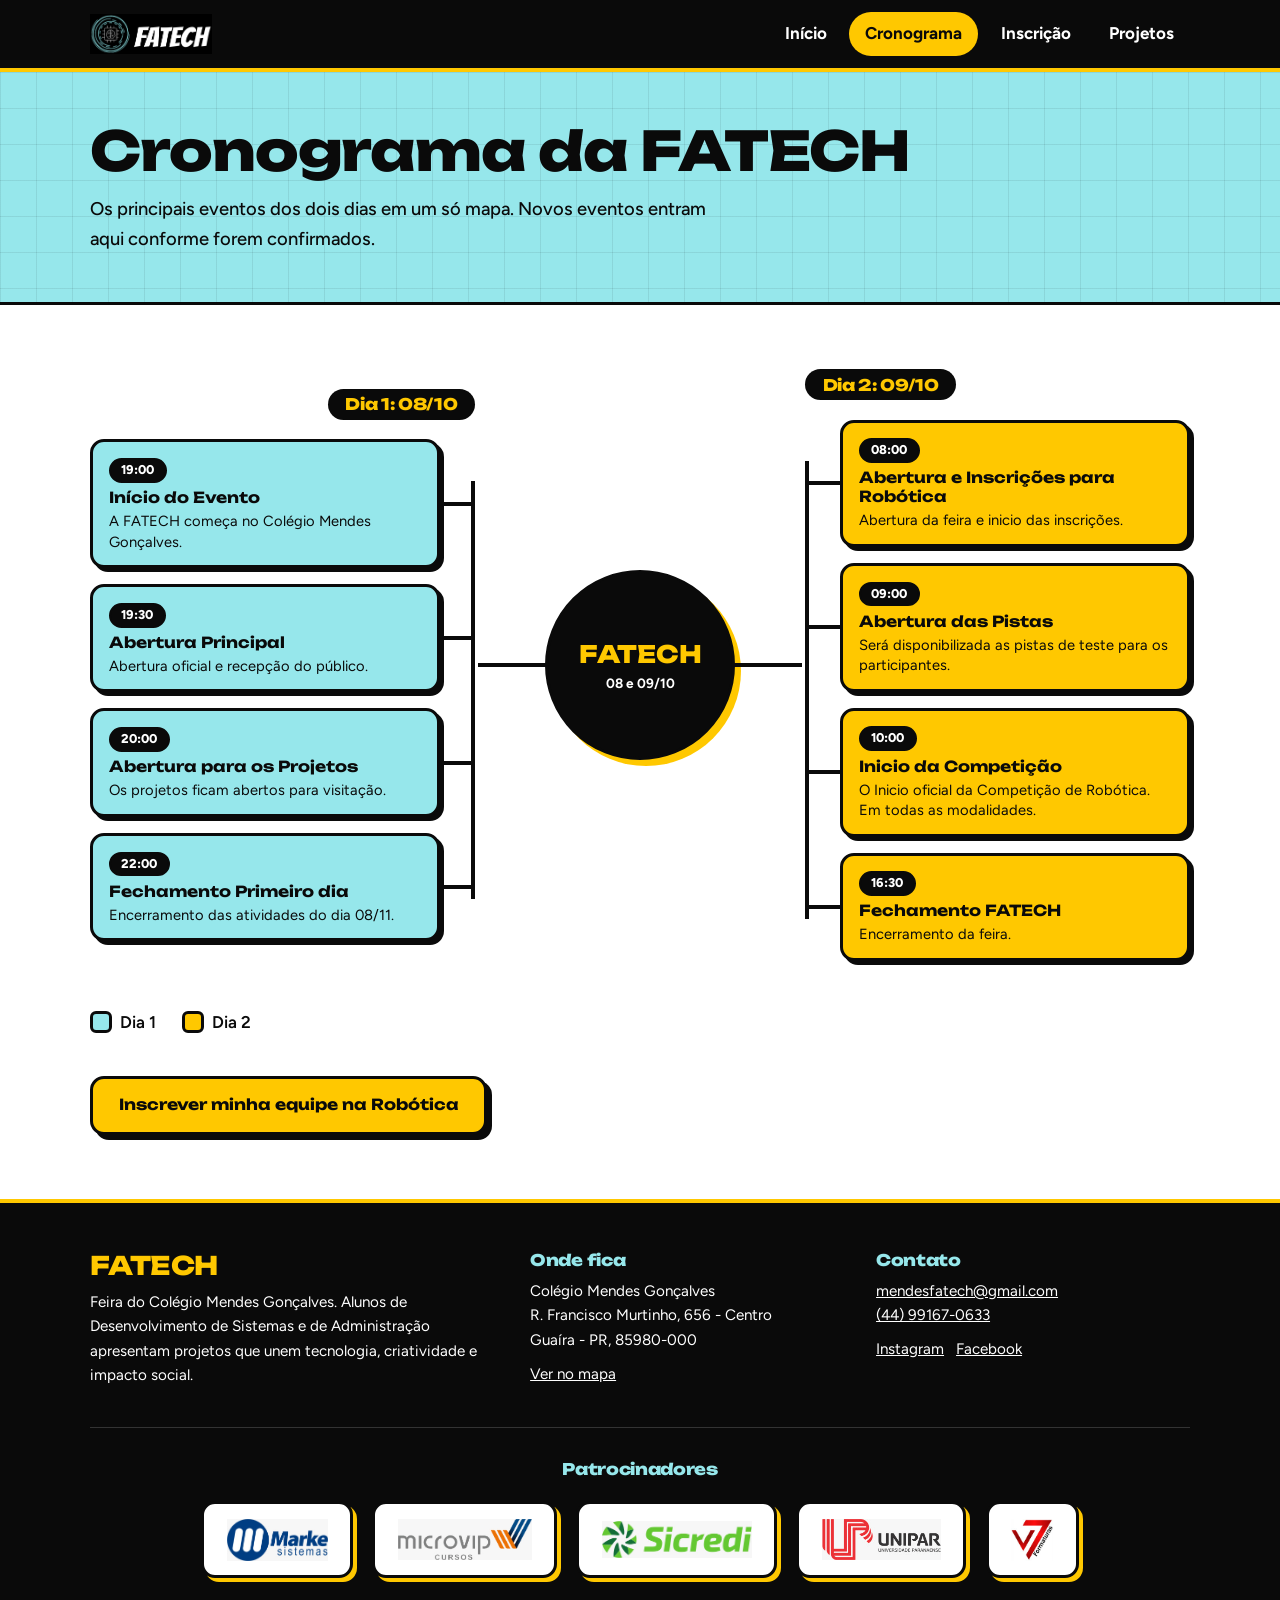
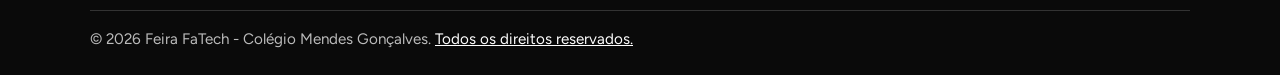
==== commit 56d9f2bb: "Add files via upload" ====
--- a/cronograma.html
+++ b/cronograma.html
@@ -17,7 +17,7 @@
   <header class="site-header">
     <div class="container header-inner">
       <a class="logo" href="index.html">
-        <img src="https://fatechmendes.com/assets/img/navbar-logo.png" alt="FATECH" onerror="this.replaceWith(document.createTextNode('FATECH'))">
+        <img src="img/logo-fatech-header.png" alt="FATECH - Feira de Administração e Tecnologia Mendes Gonçalves">
       </a>
       <button class="menu-btn" type="button" aria-expanded="false" aria-controls="menu">Menu</button>
       <nav class="nav" id="menu" aria-label="Principal">
@@ -137,6 +137,17 @@
         <p><a href="https://www.instagram.com/fatechmendes/" target="_blank" rel="noopener">Instagram</a> &nbsp; <a href="https://www.facebook.com/mendes.goncalves.520/" target="_blank" rel="noopener">Facebook</a></p>
       </div>
     </div>
+    <div class="container patrocinadores">
+      <h3>Patrocinadores</h3>
+      <ul class="lista-patrocinadores">
+        <li class="patrocinador-logo"><img src="img/patrocinadores/marke-sistemas.jpeg" alt="Marke Sistemas"></li>
+        <li class="patrocinador-logo"><img src="img/patrocinadores/microvip-cursos.jpeg" alt="Microvip Cursos"></li>
+        <li class="patrocinador-logo"><img src="img/patrocinadores/sicredi.jpeg" alt="Sicredi"></li>
+        <li class="patrocinador-logo"><img src="img/patrocinadores/unipar.jpeg" alt="Unipar - Universidade Paranaense"></li>
+        <li class="patrocinador-logo"><img src="img/patrocinadores/v7-formaturas.jpeg" alt="V7 Formaturas"></li>
+      </ul>
+    </div>
+
     <div class="container">
       <p class="copy">&copy; <span id="ano">2026</span> Feira FaTech - Colégio Mendes Gonçalves. <a href="politicazoeiro.html">Todos os direitos reservados.</a></p>
     </div>
--- a/css/style.css
+++ b/css/style.css
@@ -660,6 +660,50 @@
 .site-footer p + p { margin-top: .6rem; }
 .site-footer a { color: var(--branco); }
 .site-footer a:hover { color: var(--laranja); }
+/* ---------- Patrocinadores (no rodapé) ---------- */
+.patrocinadores {
+  border-top: 1px solid #333;
+  margin-top: 2.5rem;
+  padding-top: 2rem;
+}
+.patrocinadores h3 {
+  text-align: center;
+  margin-bottom: 1.4rem;
+}
+.lista-patrocinadores {
+  display: flex;
+  flex-wrap: wrap;
+  justify-content: center;
+  align-items: stretch;
+  gap: 1.2rem;
+  list-style: none;
+}
+.lista-patrocinadores li {
+  display: flex;
+}
+.patrocinador-logo {
+  display: flex;
+  align-items: center;
+  justify-content: center;
+  background: var(--branco);
+  border: var(--borda);
+  border-radius: 14px;
+  box-shadow: 4px 4px 0 var(--laranja);
+  padding: .9rem 1.4rem;
+  transition: transform .15s;
+}
+.patrocinador-logo:hover { transform: translateY(-3px); }
+.patrocinador-logo img {
+  height: 42px;
+  width: auto;
+  max-width: 150px;
+  object-fit: contain;
+}
+@media (max-width: 540px) {
+  .patrocinador-logo { padding: .7rem 1.1rem; }
+  .patrocinador-logo img { height: 34px; max-width: 120px; }
+}
+
 .copy {
   border-top: 1px solid #333;
   margin-top: 2rem;
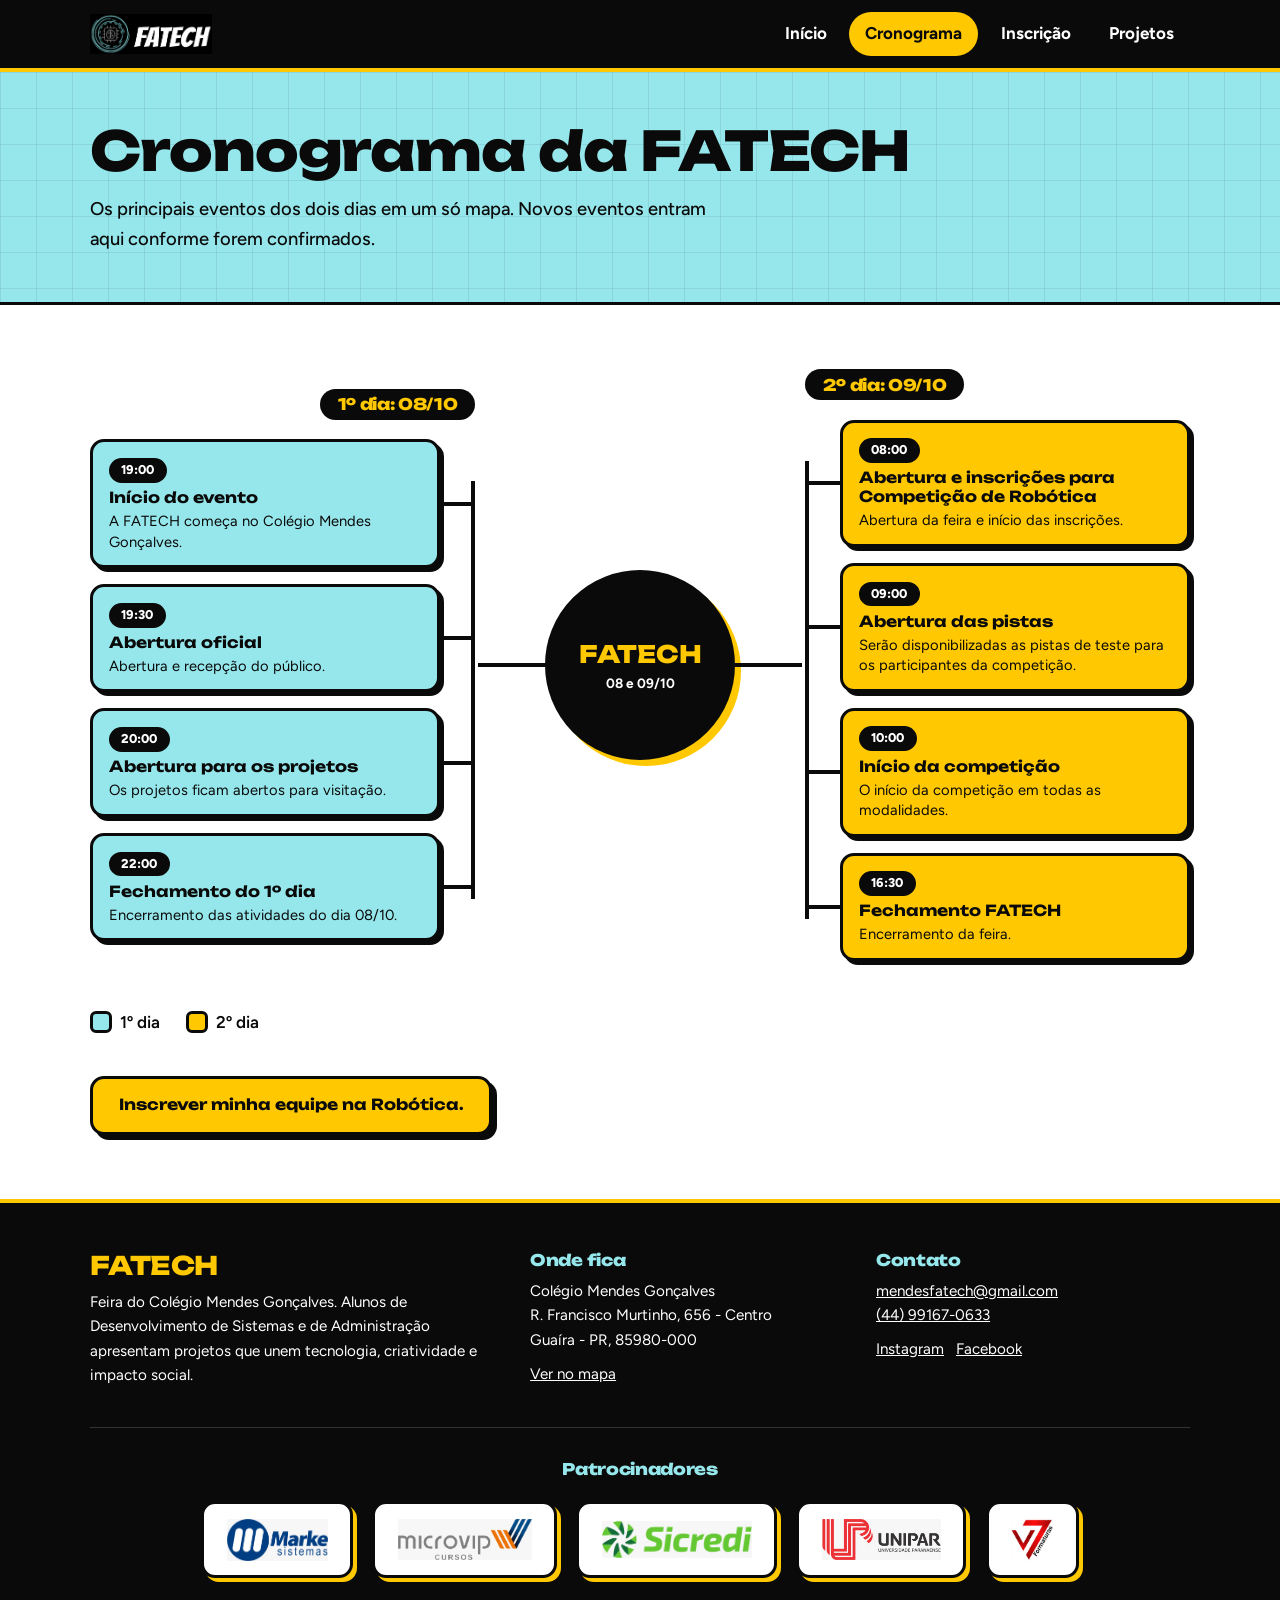
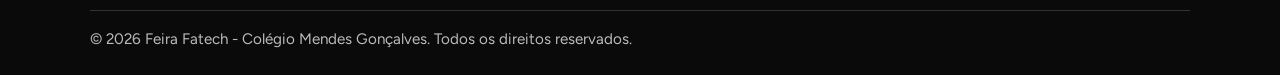
==== commit 4d1641ee: "Add files via upload" ====
--- a/cronograma.html
+++ b/cronograma.html
@@ -50,27 +50,27 @@
         <div class="mapa">
 
           <div class="ramo ramo-esq">
-            <h2 class="dia">Dia 1: 08/10</h2>
+            <h2 class="dia">1º dia: 08/10</h2>
             <ul class="nos">
               <li class="no">
                 <span class="hora">19:00</span>
-                <strong>Início do Evento</strong>
+                <strong>Início do evento</strong>
                 <p>A FATECH começa no Colégio Mendes Gonçalves.</p>
               </li>
               <li class="no">
                 <span class="hora">19:30</span>
-                <strong>Abertura Principal</strong>
-                <p>Abertura oficial e recepção do público.</p>
+                <strong>Abertura oficial</strong>
+                <p>Abertura e recepção do público.</p>
               </li>
               <li class="no">
                 <span class="hora">20:00</span>
-                <strong>Abertura para os Projetos</strong>
+                <strong>Abertura para os projetos</strong>
                 <p>Os projetos ficam abertos para visitação.</p>
               </li>
               <li class="no">
                 <span class="hora">22:00</span>
-                <strong>Fechamento Primeiro dia</strong>
-                <p>Encerramento das atividades do dia 08/11.</p>
+                <strong>Fechamento do 1º dia</strong>
+                <p>Encerramento das atividades do dia 08/10.</p>
               </li>
             </ul>
           </div>
@@ -81,22 +81,22 @@
           </div>
 
           <div class="ramo ramo-dir">
-            <h2 class="dia">Dia 2: 09/10</h2>
+            <h2 class="dia">2º dia: 09/10</h2>
             <ul class="nos">
               <li class="no">
                 <span class="hora">08:00</span>
-                <strong>Abertura e Inscrições para Robótica</strong>
-                <p>Abertura da feira e inicio das inscrições.</p>
+                <strong>Abertura e inscrições para Competição de Robótica</strong>
+                <p>Abertura da feira e início das inscrições.</p>
               </li>
               <li class="no">
                 <span class="hora">09:00</span>
-                <strong>Abertura das Pistas</strong>
-                <p>Será disponibilizada as pistas de teste para os participantes.</p>
+                <strong>Abertura das pistas</strong>
+                <p>Serão disponibilizadas as pistas de teste para os participantes da competição.</p>
               </li>
               <li class="no">
                 <span class="hora">10:00</span>
-                <strong>Inicio da Competição</strong>
-                <p>O Inicio oficial da Competição de Robótica. Em todas as modalidades.</p>
+                <strong>Início da competição</strong>
+                <p>O início da competição em todas as modalidades.</p>
               </li>
               <li class="no">
                 <span class="hora">16:30</span>
@@ -109,12 +109,12 @@
         </div>
 
         <div class="legenda">
-          <span><i></i> Dia 1</span>
-          <span><i class="l-dia2"></i> Dia 2</span>
+          <span><i></i> 1º dia</span>
+          <span><i class="l-dia2"></i>2º dia</span>
         </div>
 
         <p style="margin-top:2.5rem">
-          <a class="btn" href="inscricao.html">Inscrever minha equipe na Robótica</a>
+          <a class="btn" href="inscricao.html">Inscrever minha equipe na Robótica.</a>
         </p>
       </div>
     </section>
@@ -149,7 +149,7 @@
     </div>
 
     <div class="container">
-      <p class="copy">&copy; <span id="ano">2026</span> Feira FaTech - Colégio Mendes Gonçalves. <a href="politicazoeiro.html">Todos os direitos reservados.</a></p>
+      <p class="copy">&copy; <span id="ano">2026</span> Feira Fatech - Colégio Mendes Gonçalves. Todos os direitos reservados.</p>
     </div>
   </footer>
 
